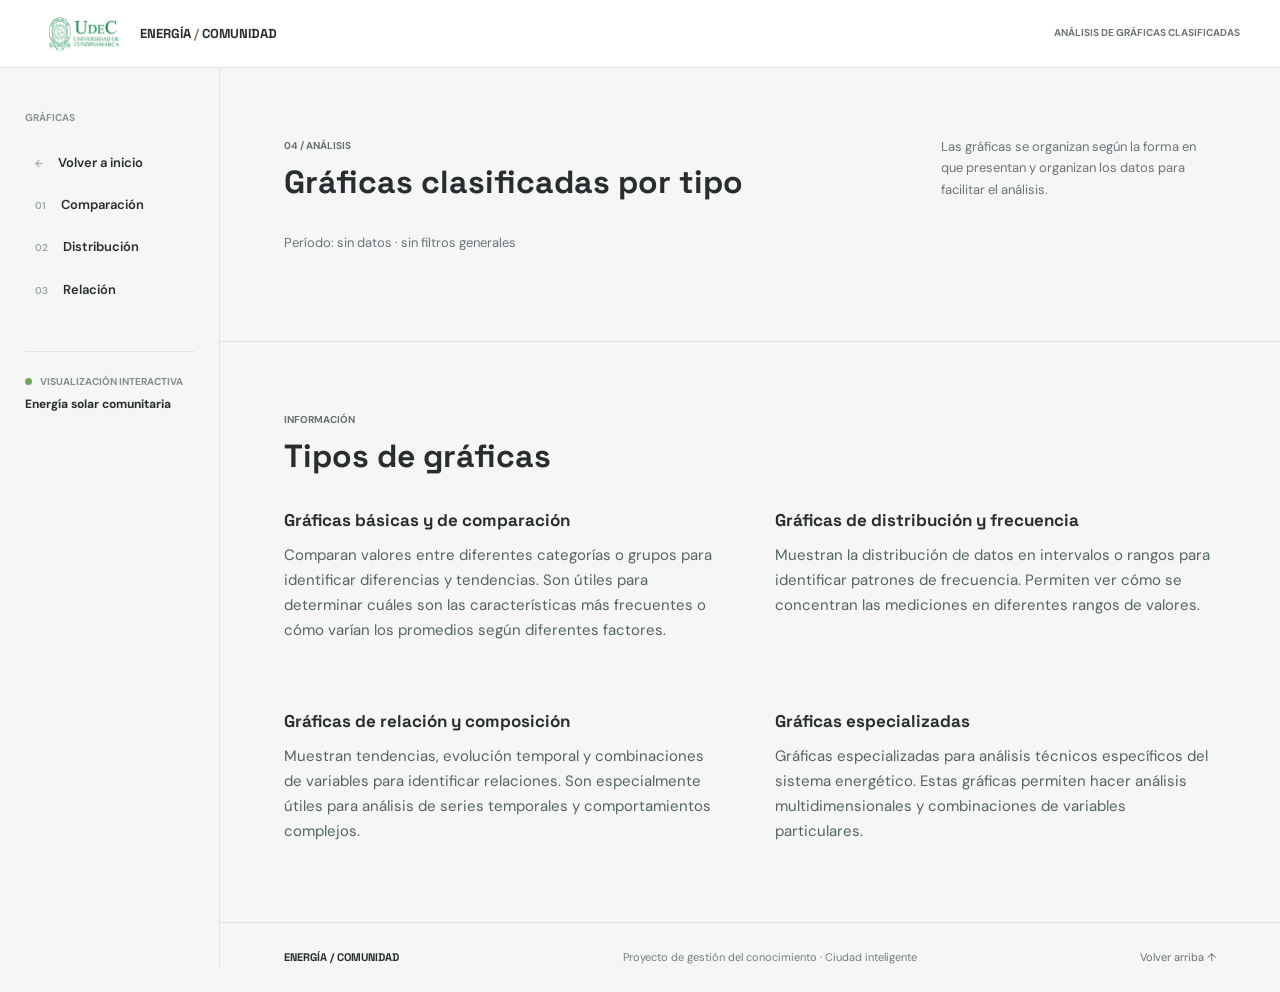
==== graficas-clasificadas.html @ 9332244d "feat: Implementar sistema de clasificación de gráficas en 4 categorías - Crear chart-classification." ====
<!doctype html>
<html lang="es">
<head>
  <meta charset="utf-8">
  <meta name="viewport" content="width=device-width, initial-scale=1">
  <meta name="description" content="Análisis de gráficas del proyecto de energía solar comunitaria clasificadas por tipo.">
  <title>Gráficas Clasificadas | Energía sostenible</title>
  <link rel="preconnect" href="https://fonts.googleapis.com">
  <link rel="preconnect" href="https://fonts.gstatic.com" crossorigin>
  <link href="https://fonts.googleapis.com/css2?family=DM+Sans:wght@400;500;600;700&family=Space+Grotesk:wght@400;500;600;700&display=swap" rel="stylesheet">
  <link rel="stylesheet" href="styles.css">
  <script src="data.js" defer></script>
  <script src="chart-aggregates.js" defer></script>
  <script src="graficas.js" defer></script>
</head>
<body>
  <a class="skip-link" href="#contenido">Saltar al contenido</a>
  <header class="topbar">
    <a class="brand" href="index.html" aria-label="Energía para el pueblo, inicio"><img class="brand-mark" src="Logo.png" alt=""><span>ENERGÍA <span class="brand-light">/</span> COMUNIDAD</span></a>
    <span class="topbar-tag">ANÁLISIS DE GRÁFICAS CLASIFICADAS</span>
  </header>
  <div class="layout" id="inicio">
    <aside class="sidebar" aria-label="Navegación del proyecto">
      <p class="sidebar-label">GRÁFICAS</p>
      <nav>
        <a href="index.html"><span>←</span> Volver a inicio</a>
        <a href="#comparacion"><span>01</span> Comparación</a>
        <a href="#distribucion"><span>02</span> Distribución</a>
        <a href="#relacion"><span>03</span> Relación</a>
      </nav>
      <div class="sidebar-note"><span class="status-dot"></span> VISUALIZACIÓN INTERACTIVA<br><strong>Energía solar comunitaria</strong></div>
    </aside>
    <main id="contenido">
      <section class="section" id="graficas-principales">
        <div class="section-heading">
          <div>
            <span class="section-number">04 / ANÁLISIS</span>
            <h2>Gráficas clasificadas por tipo</h2>
          </div>
          <p>Las gráficas se organizan según la forma en que presentan y organizan los datos para facilitar el análisis.</p>
        </div>
        
        <div id="exploration-status" role="status" style="padding: 12px; background: #e6f0dc; border-radius: 4px; border-left: 3px solid #176d52; margin-bottom: 24px; display: none;">
          Cargando gráficas...
        </div>

        <p id="exploration-period" style="color: #6b7479; font-size: 13px; margin-bottom: 24px;">
          Período: sin datos · sin filtros generales
        </p>

        <div id="exploration-content" hidden>
          <div class="exploration-filter">
            <label for="grafico-mes">Filtrar por mes (gráfica combinada):</label>
            <select id="grafico-mes" aria-label="Seleccione el mes para la gráfica combinada"></select>
          </div>

          <!-- Sección de gráficas clasificadas -->
          <div id="exploration-charts" aria-label="Gráficas clasificadas por tipo"></div>

          <!-- Gráfica combinada interactiva -->
          <div class="chart-category" id="combined-section" style="margin-top: 48px; padding-top: 32px; border-top: 2px solid var(--ink);">
            <div class="category-header">
              <h3>Gráficas especializadas</h3>
              <p>Gráficas especializadas para análisis técnicos específicos del sistema energético</p>
            </div>
            <div id="combined-chart" class="exploration-charts"></div>
          </div>
        </div>
      </section>

      <section class="section" id="informacion-tipos">
        <div class="section-heading">
          <div>
            <span class="section-number">INFORMACIÓN</span>
            <h2>Tipos de gráficas</h2>
          </div>
        </div>
        
        <div class="content-grid">
          <article>
            <h3>Gráficas básicas y de comparación</h3>
            <p>Comparan valores entre diferentes categorías o grupos para identificar diferencias y tendencias. Son útiles para determinar cuáles son las características más frecuentes o cómo varían los promedios según diferentes factores.</p>
          </article>
          <article>
            <h3>Gráficas de distribución y frecuencia</h3>
            <p>Muestran la distribución de datos en intervalos o rangos para identificar patrones de frecuencia. Permiten ver cómo se concentran las mediciones en diferentes rangos de valores.</p>
          </article>
          <article>
            <h3>Gráficas de relación y composición</h3>
            <p>Muestran tendencias, evolución temporal y combinaciones de variables para identificar relaciones. Son especialmente útiles para análisis de series temporales y comportamientos complejos.</p>
          </article>
          <article>
            <h3>Gráficas especializadas</h3>
            <p>Gráficas especializadas para análisis técnicos específicos del sistema energético. Estas gráficas permiten hacer análisis multidimensionales y combinaciones de variables particulares.</p>
          </article>
        </div>
      </section>

      <footer>
        <span>ENERGÍA / COMUNIDAD</span>
        <span>Proyecto de gestión del conocimiento · Ciudad inteligente</span>
        <a href="#inicio">Volver arriba ↑</a>
      </footer>
    </main>
  </div>
</body>
</html>
---- styles.css ----
*{box-sizing:border-box}html{scroll-behavior:smooth;scroll-padding-top:80px}body{margin:0;color:var(--ink);background:var(--paper);font-family:var(--body);font-size:15px;line-height:1.65}a{color:inherit}.skip-link{position:absolute;left:8px;top:-60px;z-index:10;background:#fff;padding:8px}.skip-link:focus{top:8px}.topbar{height:68px;display:flex;align-items:center;justify-content:space-between;padding:0 40px;background:var(--ink);color:#fff}.brand{text-decoration:none;display:flex;align-items:center;gap:12px;font-family:var(--display);font-size:13px;font-weight:700;letter-spacing:0}.brand-mark{color:var(--lime);font-size:29px;line-height:1}.brand-light{color:var(--lime)}.topbar-tag,.sidebar-label,.sidebar-note,.section-number,.eyebrow,.intro-meta span,.fact-strip span,.dashboard-foot{font-size:10px;font-weight:700;letter-spacing:0}.topbar-tag{color:#b8c8be}.layout{display:grid;grid-template-columns:220px minmax(0,1fr);max-width:1600px;margin:auto}.sidebar{padding:42px 25px;border-right:1px solid var(--line);position:sticky;top:0;height:100vh}.sidebar-label{color:#89998f;margin:0 0 16px}.sidebar nav{display:grid;gap:3px}.sidebar nav a{text-decoration:none;font-size:13px;font-weight:600;padding:9px 10px;border-radius:4px}.sidebar nav a:hover,.sidebar nav a:focus-visible{background:#e5ece2;color:var(--green)}.sidebar nav a span{color:#9baaa0;font-size:10px;margin-right:12px}.sidebar-note{border-top:1px solid var(--line);margin-top:42px;padding-top:20px;color:#809087;line-height:2}.sidebar-note strong{color:var(--ink);font-size:12px}.status-dot{display:inline-block;width:7px;height:7px;border-radius:50%;background:#79a557;margin-right:6px}.section{padding:64px clamp(24px,6%,90px);border-bottom:1px solid var(--line)}.intro{padding-top:76px;background:#e8f0e2}.eyebrow{display:flex;align-items:center;gap:10px;color:var(--green)}.eyebrow-line{width:29px;height:2px;background:var(--green)}h1,h2,h3,p{margin-top:0}h1,h2,h3{font-family:var(--display);letter-spacing:0}h1{font-size:60px;line-height:1.02;max-width:780px;margin:22px 0}.intro-copy{max-width:620px;font-size:17px;color:#4b6158}.intro-image{margin:28px 0 0;height:200px;position:relative;overflow:hidden}.intro-image img{width:100%;height:100%;object-fit:cover}.intro-image figcaption{position:absolute;bottom:0;right:0;background:#172a27;color:#fff;padding:3px 8px;font-size:10px}.intro-meta{display:grid;grid-template-columns:repeat(3,1fr);gap:20px;margin-top:32px}.intro-meta div,.fact-strip div{display:grid;gap:4px}.intro-meta span,.fact-strip span{color:#6b8073;text-transform:uppercase}.intro-meta strong,.fact-strip strong{font-size:13px}.section-heading{display:flex;justify-content:space-between;align-items:end;gap:30px;margin-bottom:32px}.section-heading h2{font-size:32px;line-height:1.1;margin:8px 0 0}.section-heading>p{max-width:275px;color:var(--muted);font-size:13px;margin:0}.section-number{color:var(--green)}h3{font-size:17px;margin-bottom:9px}p{color:#53665e}.content-grid{display:grid;grid-template-columns:1fr 1fr;gap:50px}.content-grid h3:not(:first-child){margin-top:30px}.pending{color:#936242;font-size:13px}.fact-strip{display:grid;grid-template-columns:repeat(5,1fr);gap:20px;padding:24px 0;border-top:1px solid var(--line);border-bottom:1px solid var(--line);margin:28px 0}.objective{border-left:3px solid var(--green);padding:3px 0 3px 20px;margin:32px 0}.objective p{font-family:var(--display);font-size:19px;line-height:1.4;color:var(--ink);max-width:780px;margin:8px 0 0}.objectives{padding-left:20px;color:#53665e}.steps{display:grid;grid-template-columns:repeat(3,1fr);gap:1px;background:var(--line);border:1px solid var(--line);margin-bottom:20px}.steps div{background:var(--paper);padding:22px;min-height:145px}.steps span,.data-grid article>span{display:block;color:var(--orange);font-family:var(--display);font-size:12px;font-weight:700;margin-bottom:14px}.steps strong{display:block;font-family:var(--display);font-size:15px}.steps p{font-size:13px;margin:6px 0 0}.data-grid{display:grid;grid-template-columns:repeat(4,1fr);gap:25px}.data-grid p{font-size:13px}.dashboard-section{background:#edf3e9}.dashboard-container{min-height:420px;background:#fff;border:1px solid #d5e0d3}.dashboard-placeholder{min-height:420px;display:flex;flex-direction:column;justify-content:center;align-items:center;text-align:center;padding:35px}.placeholder-icon{width:46px;height:46px;display:grid;place-items:center;background:#e6f0dc;color:var(--green);font-size:24px;margin-bottom:18px}.dashboard-placeholder h3{margin-bottom:6px}.dashboard-placeholder p{max-width:420px;margin-bottom:8px}.dashboard-placeholder>span{color:#8b9b90;font-size:12px}.dashboard-container iframe{display:block;width:100%;height:650px;border:0}.dashboard-foot{display:flex;justify-content:space-between;gap:15px;padding:14px 0;color:#6b8073}.knowledge-list details{border-top:1px solid var(--line)}.knowledge-list details:last-child{border-bottom:1px solid var(--line)}summary{list-style:none;display:flex;align-items:center;gap:20px;padding:20px 0;cursor:pointer}summary::-webkit-details-marker{display:none}.item-number{font-family:var(--display);color:var(--green);font-size:12px}.expand-icon{margin-left:auto;font-size:24px;font-weight:400;color:var(--green);line-height:1}details[open] .expand-icon{transform:rotate(45deg)}dl{margin:0}details dl{padding:0 0 25px 38px;display:grid;grid-template-columns:1fr 1fr;gap:14px 30px}dt{font-weight:700;font-size:12px;color:var(--green)}dd{margin:2px 0 0;color:#53665e;font-size:13px}.decision-grid{display:grid;grid-template-columns:1fr 1fr;gap:18px}.decision-grid article{border:1px solid var(--line);background:#fff;padding:26px}.decision-grid h3{margin:12px 0 20px}.decision-grid dl{display:grid;gap:12px}footer{display:flex;justify-content:space-between;gap:15px;flex-wrap:wrap;padding:25px clamp(24px,6%,90px);font-size:11px;color:#718177}footer span:first-child{font-family:var(--display);font-weight:700;color:var(--ink)}footer a{text-decoration:none;color:var(--green)}
@media(max-width:900px){.layout{grid-template-columns:1fr}.sidebar{position:static;height:auto;padding:12px 20px;border-right:0;border-bottom:1px solid var(--line);overflow-x:auto}.sidebar-label,.sidebar-note{display:none}.sidebar nav{display:flex;width:max-content}.sidebar nav a{white-space:nowrap}.topbar{padding:0 20px}.topbar-tag{display:none}.fact-strip{grid-template-columns:repeat(3,1fr)}.data-grid{grid-template-columns:repeat(2,1fr)}}
@media(max-width:600px){.section{padding:48px 22px}.intro{padding-top:55px}h1{font-size:40px}.intro-image{height:160px}.intro-meta{grid-template-columns:1fr;gap:12px}.section-heading{display:block}.section-heading h2{font-size:28px}.section-heading>p{margin-top:12px}.content-grid,.decision-grid{grid-template-columns:1fr;gap:18px}.fact-strip{grid-template-columns:1fr 1fr}.steps{grid-template-columns:1fr 1fr}.steps div{padding:16px;min-height:150px}.data-grid{gap:16px}.dashboard-container,.dashboard-placeholder{min-height:320px}.dashboard-container iframe{height:520px}.dashboard-foot{flex-direction:column;gap:3px}details dl{grid-template-columns:1fr;padding-left:28px}.topbar{height:60px}}
.metrics{display:grid;grid-template-columns:repeat(3,minmax(0,1fr));gap:1px;background:var(--line);border:1px solid var(--line);margin:20px 0}.metrics div{background:#fff;padding:20px;display:grid;gap:5px}.metrics strong{font-family:var(--display);font-size:24px;line-height:1.2;overflow-wrap:anywhere}.metrics span{color:var(--muted);font-size:12px}@media(max-width:600px){.metrics{grid-template-columns:repeat(2,minmax(0,1fr))}.metrics div{padding:14px}.metrics strong{font-size:20px}}
.charts{display:grid;grid-template-columns:repeat(2,minmax(0,1fr));gap:32px;margin:36px 0}.chart{margin:0;border-top:2px solid var(--ink);padding-top:18px;min-width:0}.chart figcaption h3{margin:7px 0 2px}.chart figcaption p,.chart-note{font-size:12px;color:var(--muted)}.bar-row{display:grid;grid-template-columns:84px minmax(0,1fr) 78px;align-items:center;gap:10px;margin:15px 0;font-size:12px}.bar-row strong{text-align:right;font-size:12px;white-space:nowrap}.bar-track{height:18px;background:#dce7dc}.bar-fill{height:100%}.generation{background:#176d52}.consumption{background:#ca6d39}.battery{background:#668f61}.battery-row{grid-template-columns:84px minmax(0,1fr) 78px}.chart-axis{display:flex;justify-content:space-between;padding:0 88px 0 94px;color:var(--muted);font-size:10px}.chart-note{margin-top:22px}@media(max-width:700px){.charts{grid-template-columns:1fr;gap:20px}}
.exploration-heading{display:flex;align-items:end;justify-content:space-between;gap:24px;border-top:1px solid var(--line);padding-top:30px;margin-top:35px}.exploration-heading h3{font-size:22px;margin:6px 0}.exploration-heading p{font-size:12px;margin:0}
.chart-category{margin:48px 0;padding-top:32px;border-top:2px solid var(--ink)}.chart-category:first-of-type{border-top:0;margin-top:24px;padding-top:0}.category-header{margin-bottom:28px}.category-header h3{font-size:20px;font-family:var(--display);color:var(--ink);margin:0 0 8px}.category-header p{font-size:13px;color:var(--muted);margin:0;max-width:620px}
.exploration-charts{display:grid;grid-template-columns:repeat(2,minmax(0,1fr));gap:32px;margin:24px 0}.exploration-chart{margin:0;min-width:0;border-top:2px solid var(--ink);padding-top:16px}.exploration-chart h3{margin:4px 0}.exploration-chart p{font-size:12px}.chart-canvas{position:relative;height:270px;min-width:0}.chart-data summary{padding:10px 0;font-size:12px;color:var(--green)}.chart-data table{border-collapse:collapse;width:100%;font-size:12px}.chart-data th,.chart-data td{text-align:left;padding:7px;border-bottom:1px solid var(--line);overflow-wrap:anywhere}.exploration-filter{display:flex;gap:12px;align-items:center;flex-wrap:wrap;margin-top:28px}.exploration-filter label{font-size:13px;font-weight:700}.exploration-filter select{font:inherit;color:var(--ink);background:#fff;border:1px solid #9db0a1;border-radius:4px;padding:8px;max-width:100%}@media(max-width:700px){.exploration-heading{display:block}.exploration-heading p{margin-top:8px}.exploration-charts{grid-template-columns:1fr;gap:20px}.chart-canvas{height:230px}.category-header{margin-bottom:20px}}
.chart-canvas canvas{max-width:100%}
.brand-mark{width:88px;height:42px;flex:none;object-fit:contain}
.powerbi-evidence img{display:block;width:100%;height:auto}
.comparison-row{display:grid;grid-template-columns:minmax(120px,1.3fr) minmax(0,2fr) minmax(105px,.9fr);align-items:center;gap:12px;margin:17px 0}.comparison-label{display:grid;gap:3px;min-width:0}.comparison-label strong{font-size:12px}.comparison-label span{font-size:11px;color:var(--muted)}.comparison-track{height:16px;background:#dce7dc;overflow:hidden}.comparison-fill{height:100%}.comparison-value{font-size:12px;text-align:right;overflow-wrap:anywhere}
@media(max-width:600px){.comparison-row{grid-template-columns:minmax(105px,1fr) minmax(0,1.1fr) minmax(85px,.85fr);gap:7px}.comparison-label strong,.comparison-value{font-size:11px}.comparison-label span{font-size:10px}}
.intro-image{position:relative}
:root{--ink:#282d30;--muted:#6b7479;--green:#66716f;--lime:#b39a6b;--paper:#f5f6f5;--line:#dfe3e2;--white:#fff;--orange:#a97659;--display:"Space Grotesk",sans-serif;--body:"DM Sans",sans-serif}
.topbar{background:var(--white);color:var(--ink);border-bottom:1px solid var(--line)}
.topbar-tag{color:var(--muted)}
.brand-light{color:#8f7953}
.intro.section{padding:46px clamp(24px,6%,90px) 38px;background:var(--paper);color:var(--ink);border-bottom:0}
.hero-topline{display:flex;align-items:center;justify-content:space-between;gap:20px;margin-bottom:18px}
.intro .eyebrow{color:#626d72}
.intro .eyebrow-line{background:var(--lime);width:38px}
.hero-edition{color:#687176;font-size:10px;font-weight:700}
.hero-edition span{color:var(--lime);padding:0 5px}
.intro-image{height:auto;aspect-ratio:1.88;margin:0;overflow:hidden;background:#29473b}
.intro-image>img:first-child{display:block;width:100%;height:100%;object-fit:cover;object-position:center 58%;filter:saturate(1.12)}
.hero-copy{position:absolute;left:34px;bottom:34px;z-index:1;max-width:67%;color:#fff;text-shadow:0 2px 20px rgba(0,0,0,.48)}
.hero-kicker{display:block;margin-bottom:11px;color:var(--lime);font-size:10px;font-weight:700}
.hero-copy h1{max-width:none;margin:0 0 13px;color:#fff;font-size:64px;line-height:.96}
.hero-copy h1 span{color:var(--lime)}
.hero-copy .intro-copy{max-width:440px;margin:0;color:#fff;font-size:15px;line-height:1.5}
.hero-stamp{position:absolute;top:22px;right:22px;display:grid;gap:2px;padding:10px 13px;border:1px solid rgba(255,255,255,.7);color:#fff;text-align:right;font-size:9px;font-weight:700}
.hero-stamp strong{color:var(--lime);font-family:var(--display);font-size:15px}
.intro-image figcaption{position:absolute;right:12px;bottom:10px;padding:3px 7px;background:rgba(23,42,39,.86);color:#fff;font-size:9px}
.intro-meta{gap:24px;margin-top:27px}
.intro-meta div{border-color:rgba(40,45,48,.18)}
.intro-meta span{color:var(--muted)}
.intro-meta strong{color:var(--ink)}
@media(max-width:600px){.brand-mark{width:70px;height:34px}.intro.section{padding:34px 18px 28px}.hero-topline{align-items:flex-start;margin-bottom:15px}.hero-edition{font-size:9px;text-align:right}.intro-image{aspect-ratio:.9}.intro-image>img:first-child{object-position:54% center}.hero-copy{left:18px;right:18px;bottom:30px;max-width:none}.hero-copy h1{font-size:43px}.hero-copy .intro-copy{max-width:310px;font-size:13px}.hero-stamp{top:13px;right:13px;padding:8px 10px}.intro-image figcaption{right:8px;bottom:8px}.intro-meta{grid-template-columns:repeat(2,minmax(0,1fr));gap:15px 18px;margin-top:20px}.intro-meta div:last-child{grid-column:1/-1}}
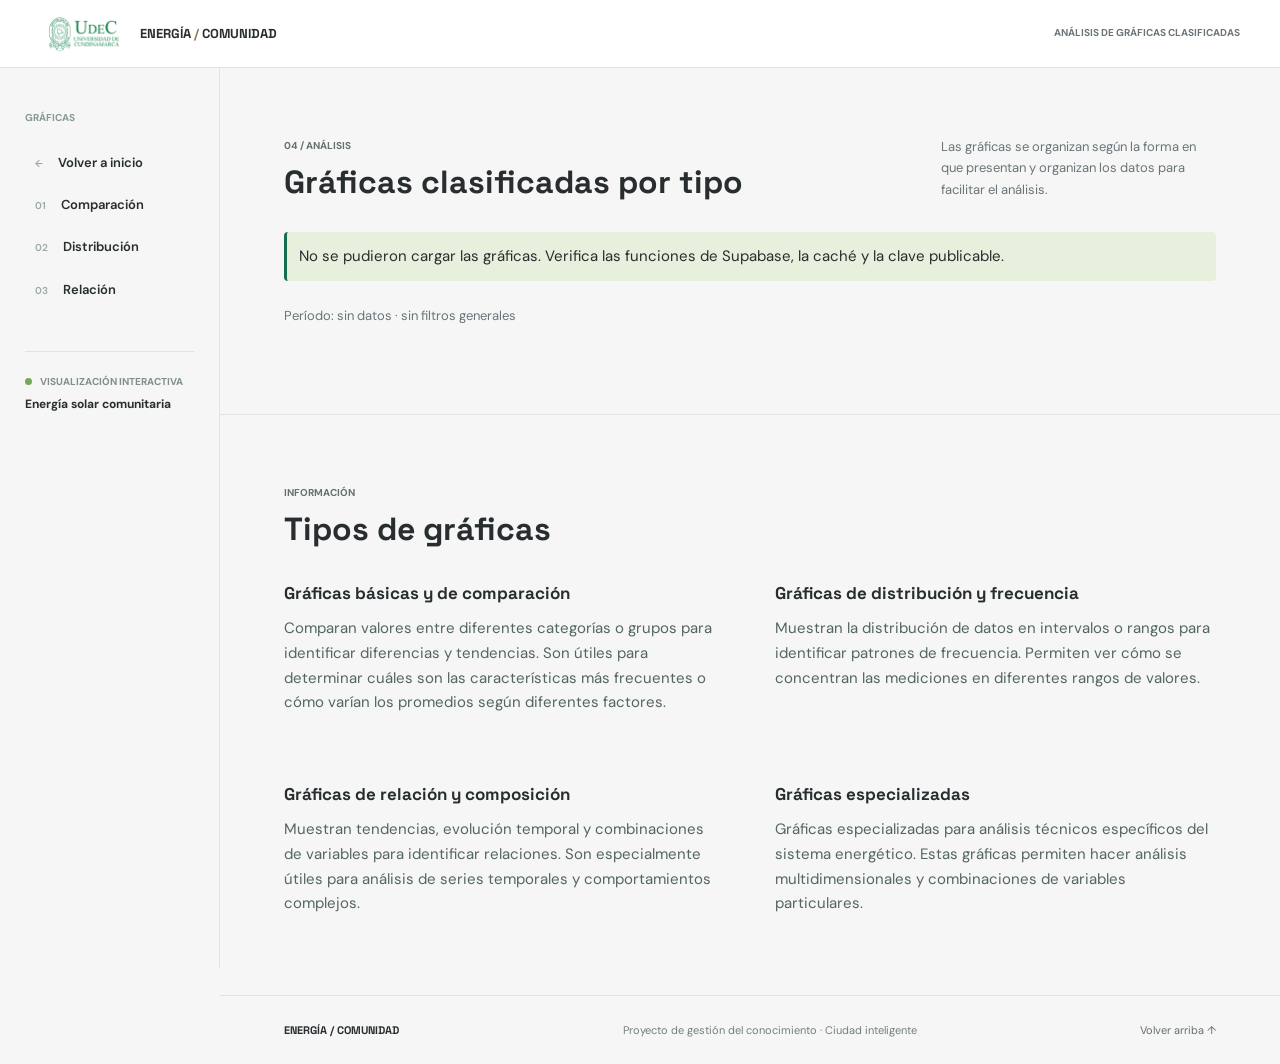
==== commit fc899ac4: "Actualiza la documentación y mejora la estructura del proyecto - Modifica el README.md para reflejar" ====
--- a/graficas-clasificadas.html
+++ b/graficas-clasificadas.html
@@ -40,7 +40,7 @@
           <p>Las gráficas se organizan según la forma en que presentan y organizan los datos para facilitar el análisis.</p>
         </div>
         
-        <div id="exploration-status" role="status" style="padding: 12px; background: #e6f0dc; border-radius: 4px; border-left: 3px solid #176d52; margin-bottom: 24px; display: none;">
+        <div id="exploration-status" role="status" style="padding: 12px; background: #e6f0dc; border-radius: 4px; border-left: 3px solid #176d52; margin-bottom: 24px;">
           Cargando gráficas...
         </div>
 
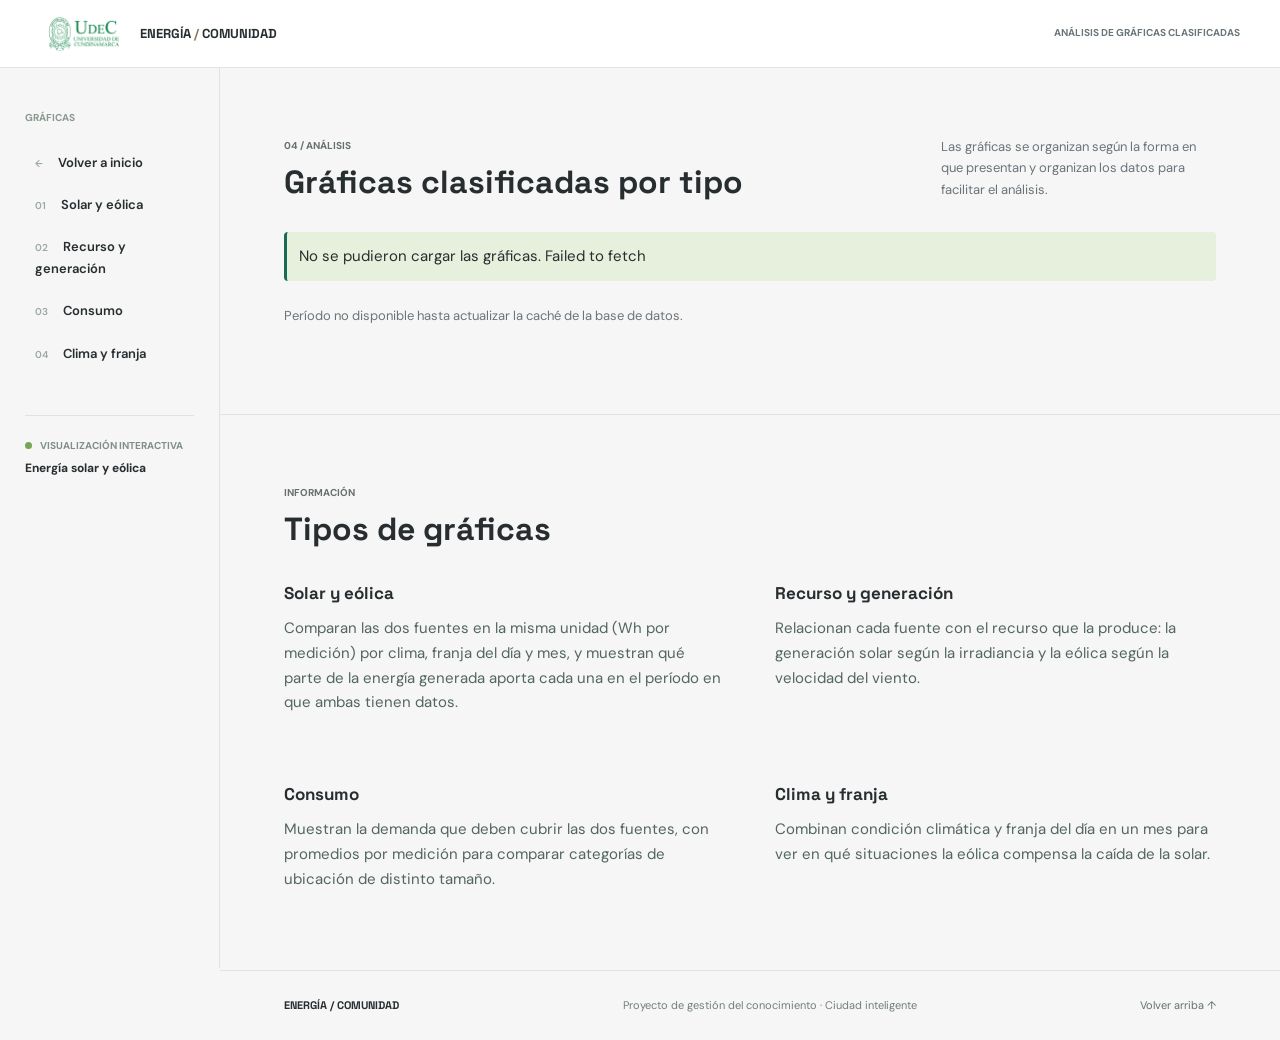
==== commit 597ca249: "Energia Eolíca" ====
--- a/graficas-clasificadas.html
+++ b/graficas-clasificadas.html
@@ -24,11 +24,12 @@
       <p class="sidebar-label">GRÁFICAS</p>
       <nav>
         <a href="index.html"><span>←</span> Volver a inicio</a>
-        <a href="#comparacion"><span>01</span> Comparación</a>
-        <a href="#distribucion"><span>02</span> Distribución</a>
-        <a href="#relacion"><span>03</span> Relación</a>
+        <a href="#categoria-complementariedad"><span>01</span> Solar y eólica</a>
+        <a href="#categoria-recurso"><span>02</span> Recurso y generación</a>
+        <a href="#categoria-consumo"><span>03</span> Consumo</a>
+        <a href="#combined-section"><span>04</span> Clima y franja</a>
       </nav>
-      <div class="sidebar-note"><span class="status-dot"></span> VISUALIZACIÓN INTERACTIVA<br><strong>Energía solar comunitaria</strong></div>
+      <div class="sidebar-note"><span class="status-dot"></span> VISUALIZACIÓN INTERACTIVA<br><strong>Energía solar y eólica</strong></div>
     </aside>
     <main id="contenido">
       <section class="section" id="graficas-principales">
@@ -50,7 +51,7 @@
 
         <div id="exploration-content" hidden>
           <div class="exploration-filter">
-            <label for="grafico-mes">Filtrar por mes (gráfica combinada):</label>
+            <label for="grafico-mes">Mes de la comparación por clima y franja:</label>
             <select id="grafico-mes" aria-label="Seleccione el mes para la gráfica combinada"></select>
           </div>
 
@@ -60,8 +61,8 @@
           <!-- Gráfica combinada interactiva -->
           <div class="chart-category" id="combined-section" style="margin-top: 48px; padding-top: 32px; border-top: 2px solid var(--ink);">
             <div class="category-header">
-              <h3>Gráficas especializadas</h3>
-              <p>Gráficas especializadas para análisis técnicos específicos del sistema energético</p>
+              <h3>Energía por clima y franja</h3>
+              <p>Generación solar, generación eólica y consumo promedio para el mes seleccionado.</p>
             </div>
             <div id="combined-chart" class="exploration-charts"></div>
           </div>
@@ -78,20 +79,20 @@
         
         <div class="content-grid">
           <article>
-            <h3>Gráficas básicas y de comparación</h3>
-            <p>Comparan valores entre diferentes categorías o grupos para identificar diferencias y tendencias. Son útiles para determinar cuáles son las características más frecuentes o cómo varían los promedios según diferentes factores.</p>
+            <h3>Solar y eólica</h3>
+            <p>Comparan las dos fuentes en la misma unidad (Wh por medición) por clima, franja del día y mes, y muestran qué parte de la energía generada aporta cada una en el período en que ambas tienen datos.</p>
           </article>
           <article>
-            <h3>Gráficas de distribución y frecuencia</h3>
-            <p>Muestran la distribución de datos en intervalos o rangos para identificar patrones de frecuencia. Permiten ver cómo se concentran las mediciones en diferentes rangos de valores.</p>
+            <h3>Recurso y generación</h3>
+            <p>Relacionan cada fuente con el recurso que la produce: la generación solar según la irradiancia y la eólica según la velocidad del viento.</p>
           </article>
           <article>
-            <h3>Gráficas de relación y composición</h3>
-            <p>Muestran tendencias, evolución temporal y combinaciones de variables para identificar relaciones. Son especialmente útiles para análisis de series temporales y comportamientos complejos.</p>
+            <h3>Consumo</h3>
+            <p>Muestran la demanda que deben cubrir las dos fuentes, con promedios por medición para comparar categorías de ubicación de distinto tamaño.</p>
           </article>
           <article>
-            <h3>Gráficas especializadas</h3>
-            <p>Gráficas especializadas para análisis técnicos específicos del sistema energético. Estas gráficas permiten hacer análisis multidimensionales y combinaciones de variables particulares.</p>
+            <h3>Clima y franja</h3>
+            <p>Combinan condición climática y franja del día en un mes para ver en qué situaciones la eólica compensa la caída de la solar.</p>
           </article>
         </div>
       </section>
--- a/styles.css
+++ b/styles.css
@@ -5,13 +5,22 @@
 .charts{display:grid;grid-template-columns:repeat(2,minmax(0,1fr));gap:32px;margin:36px 0}.chart{margin:0;border-top:2px solid var(--ink);padding-top:18px;min-width:0}.chart figcaption h3{margin:7px 0 2px}.chart figcaption p,.chart-note{font-size:12px;color:var(--muted)}.bar-row{display:grid;grid-template-columns:84px minmax(0,1fr) 78px;align-items:center;gap:10px;margin:15px 0;font-size:12px}.bar-row strong{text-align:right;font-size:12px;white-space:nowrap}.bar-track{height:18px;background:#dce7dc}.bar-fill{height:100%}.generation{background:#176d52}.consumption{background:#ca6d39}.battery{background:#668f61}.battery-row{grid-template-columns:84px minmax(0,1fr) 78px}.chart-axis{display:flex;justify-content:space-between;padding:0 88px 0 94px;color:var(--muted);font-size:10px}.chart-note{margin-top:22px}@media(max-width:700px){.charts{grid-template-columns:1fr;gap:20px}}
 .exploration-heading{display:flex;align-items:end;justify-content:space-between;gap:24px;border-top:1px solid var(--line);padding-top:30px;margin-top:35px}.exploration-heading h3{font-size:22px;margin:6px 0}.exploration-heading p{font-size:12px;margin:0}
 .chart-category{margin:48px 0;padding-top:32px;border-top:2px solid var(--ink)}.chart-category:first-of-type{border-top:0;margin-top:24px;padding-top:0}.category-header{margin-bottom:28px}.category-header h3{font-size:20px;font-family:var(--display);color:var(--ink);margin:0 0 8px}.category-header p{font-size:13px;color:var(--muted);margin:0;max-width:620px}
-.exploration-charts{display:grid;grid-template-columns:repeat(2,minmax(0,1fr));gap:32px;margin:24px 0}.exploration-chart{margin:0;min-width:0;border-top:2px solid var(--ink);padding-top:16px}.exploration-chart h3{margin:4px 0}.exploration-chart p{font-size:12px}.chart-canvas{position:relative;height:270px;min-width:0}.chart-data summary{padding:10px 0;font-size:12px;color:var(--green)}.chart-data table{border-collapse:collapse;width:100%;font-size:12px}.chart-data th,.chart-data td{text-align:left;padding:7px;border-bottom:1px solid var(--line);overflow-wrap:anywhere}.exploration-filter{display:flex;gap:12px;align-items:center;flex-wrap:wrap;margin-top:28px}.exploration-filter label{font-size:13px;font-weight:700}.exploration-filter select{font:inherit;color:var(--ink);background:#fff;border:1px solid #9db0a1;border-radius:4px;padding:8px;max-width:100%}@media(max-width:700px){.exploration-heading{display:block}.exploration-heading p{margin-top:8px}.exploration-charts{grid-template-columns:1fr;gap:20px}.chart-canvas{height:230px}.category-header{margin-bottom:20px}}
+.exploration-charts{display:grid;grid-template-columns:repeat(2,minmax(0,1fr));gap:32px;margin:24px 0}.exploration-chart{margin:0;min-width:0;border-top:2px solid var(--ink);padding-top:16px}.exploration-chart h3{margin:4px 0}.exploration-chart p{font-size:12px}.chart-canvas{position:relative;height:270px;min-width:0}.chart-data summary{padding:10px 0;font-size:12px;color:var(--green)}.chart-data-scroll{overflow-x:auto}.chart-data table{border-collapse:collapse;width:100%;font-size:12px}.chart-data th,.chart-data td{text-align:left;padding:7px;border-bottom:1px solid var(--line);overflow-wrap:anywhere}.exploration-filter{display:flex;gap:12px;align-items:center;flex-wrap:wrap;margin-top:28px}.exploration-filter label{font-size:13px;font-weight:700}.exploration-filter select{font:inherit;color:var(--ink);background:#fff;border:1px solid #9db0a1;border-radius:4px;padding:8px;max-width:100%}@media(max-width:700px){.exploration-heading{display:block}.exploration-heading p{margin-top:8px}.exploration-charts{grid-template-columns:1fr;gap:20px}.chart-canvas{height:230px}.category-header{margin-bottom:20px}}
 .chart-canvas canvas{max-width:100%}
 .brand-mark{width:88px;height:42px;flex:none;object-fit:contain}
 .powerbi-evidence img{display:block;width:100%;height:auto}
 .comparison-row{display:grid;grid-template-columns:minmax(120px,1.3fr) minmax(0,2fr) minmax(105px,.9fr);align-items:center;gap:12px;margin:17px 0}.comparison-label{display:grid;gap:3px;min-width:0}.comparison-label strong{font-size:12px}.comparison-label span{font-size:11px;color:var(--muted)}.comparison-track{height:16px;background:#dce7dc;overflow:hidden}.comparison-fill{height:100%}.comparison-value{font-size:12px;text-align:right;overflow-wrap:anywhere}
 @media(max-width:600px){.comparison-row{grid-template-columns:minmax(105px,1fr) minmax(0,1.1fr) minmax(85px,.85fr);gap:7px}.comparison-label strong,.comparison-value{font-size:11px}.comparison-label span{font-size:10px}}
 .intro-image{position:relative}
+.featured-charts-section{margin:32px 0}
+.featured-charts-grid{display:grid;grid-template-columns:minmax(0,1fr);gap:32px;margin:24px 0}
+.featured-metrics{display:grid;grid-template-columns:1fr 1fr 1fr;gap:16px;margin:16px 0;padding:16px;background:#f0f7f4;border-radius:8px}
+.metric-item{display:grid;gap:3px;text-align:center;padding:12px}
+.metric-label{display:block;font-size:11px;font-weight:700;color:#6b8073;text-transform:uppercase;letter-spacing:0.5px}
+.metric-value{display:block;font-family:var(--display);font-size:28px;font-weight:700;color:var(--ink);line-height:1.1;overflow-wrap:anywhere}
+.metric-unit{display:block;font-size:10px;color:#9baaa0;margin-top:2px}
+@media(max-width:900px){.featured-metrics{grid-template-columns:1fr 1fr}}
+@media(max-width:700px){.featured-charts-grid{grid-template-columns:1fr;gap:20px}.featured-metrics{grid-template-columns:1fr}}
 :root{--ink:#282d30;--muted:#6b7479;--green:#66716f;--lime:#b39a6b;--paper:#f5f6f5;--line:#dfe3e2;--white:#fff;--orange:#a97659;--display:"Space Grotesk",sans-serif;--body:"DM Sans",sans-serif}
 .topbar{background:var(--white);color:var(--ink);border-bottom:1px solid var(--line)}
 .topbar-tag{color:var(--muted)}
@@ -36,4 +45,18 @@
 .intro-meta div{border-color:rgba(40,45,48,.18)}
 .intro-meta span{color:var(--muted)}
 .intro-meta strong{color:var(--ink)}
-@media(max-width:600px){.brand-mark{width:70px;height:34px}.intro.section{padding:34px 18px 28px}.hero-topline{align-items:flex-start;margin-bottom:15px}.hero-edition{font-size:9px;text-align:right}.intro-image{aspect-ratio:.9}.intro-image>img:first-child{object-position:54% center}.hero-copy{left:18px;right:18px;bottom:30px;max-width:none}.hero-copy h1{font-size:43px}.hero-copy .intro-copy{max-width:310px;font-size:13px}.hero-stamp{top:13px;right:13px;padding:8px 10px}.intro-image figcaption{right:8px;bottom:8px}.intro-meta{grid-template-columns:repeat(2,minmax(0,1fr));gap:15px 18px;margin-top:20px}.intro-meta div:last-child{grid-column:1/-1}}+@media(max-width:600px){.brand-mark{width:70px;height:34px}.intro.section{padding:34px 18px 28px}.hero-topline{align-items:flex-start;margin-bottom:15px}.hero-edition{font-size:9px;text-align:right}.intro-image{aspect-ratio:.9}.intro-image>img:first-child{object-position:54% center}.hero-copy{left:18px;right:18px;bottom:30px;max-width:none}.hero-copy h1{font-size:43px}.hero-copy .intro-copy{max-width:310px;font-size:13px}.hero-stamp{top:13px;right:13px;padding:8px 10px}.intro-image figcaption{right:8px;bottom:8px}.intro-meta{grid-template-columns:repeat(2,minmax(0,1fr));gap:15px 18px;margin-top:20px}.intro-meta div:last-child{grid-column:1/-1}}
+.exploration-chart{background:#fff;border:1px solid #dfe7df;border-top:4px solid var(--chart-accent,var(--green));border-radius:12px;padding:20px;box-shadow:0 8px 24px rgba(34,55,43,.06);transition:transform .2s ease,box-shadow .2s ease}
+.exploration-chart:hover{transform:translateY(-3px);box-shadow:0 14px 30px rgba(34,55,43,.12)}
+.exploration-chart figcaption{min-height:84px}
+@media(prefers-reduced-motion:reduce){.exploration-chart{transition:none}.exploration-chart:hover{transform:none}}
+.data-table{width:100%;border-collapse:collapse;margin:16px 0;font-size:13px}
+.data-table tr{border-bottom:1px solid var(--line)}
+.data-table td{padding:12px 16px;text-align:left}
+.data-table tr:nth-child(odd){background:#fafbfa}
+.data-table strong{color:var(--ink);font-weight:700}
+.data-table code{background:#f0f2f1;padding:2px 6px;border-radius:3px;font-family:monospace;color:#4a5a52}
+section#datos ul{padding-left:20px;color:#53665e}
+section#datos li{margin-bottom:8px;line-height:1.7}
+section#datos code{background:#f0f2f1;padding:2px 6px;border-radius:3px;font-family:monospace;color:#4a5a52;font-size:12px}
+section#datos strong{color:var(--ink);font-weight:700}
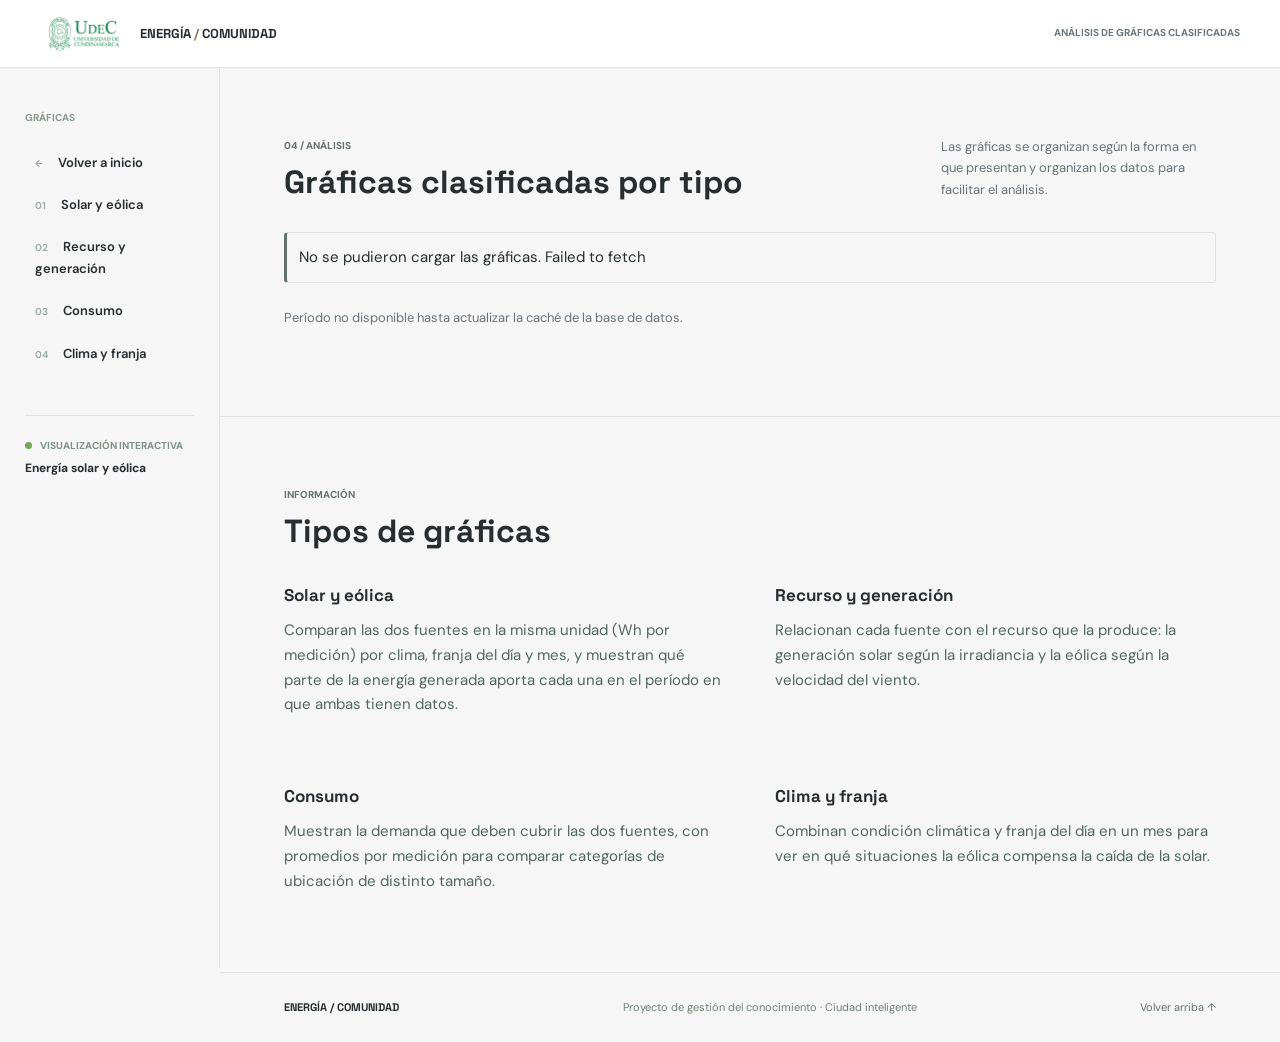
==== commit 3cd7abc2: "Corregir textos, accesibilidad y estilos de la página - Aclarar la tabla de comparativos del ETL (ag" ====
--- a/graficas-clasificadas.html
+++ b/graficas-clasificadas.html
@@ -16,7 +16,7 @@
 <body>
   <a class="skip-link" href="#contenido">Saltar al contenido</a>
   <header class="topbar">
-    <a class="brand" href="index.html" aria-label="Energía para el pueblo, inicio"><img class="brand-mark" src="Logo.png" alt=""><span>ENERGÍA <span class="brand-light">/</span> COMUNIDAD</span></a>
+    <a class="brand" href="index.html" aria-label="Energía / Comunidad, inicio"><img class="brand-mark" src="Logo.png" alt=""><span>ENERGÍA <span class="brand-light">/</span> COMUNIDAD</span></a>
     <span class="topbar-tag">ANÁLISIS DE GRÁFICAS CLASIFICADAS</span>
   </header>
   <div class="layout" id="inicio">
@@ -41,28 +41,28 @@
           <p>Las gráficas se organizan según la forma en que presentan y organizan los datos para facilitar el análisis.</p>
         </div>
         
-        <div id="exploration-status" role="status" style="padding: 12px; background: #e6f0dc; border-radius: 4px; border-left: 3px solid #176d52; margin-bottom: 24px;">
+        <div id="exploration-status" class="status-box" role="status">
           Cargando gráficas...
         </div>
 
-        <p id="exploration-period" style="color: #6b7479; font-size: 13px; margin-bottom: 24px;">
+        <p id="exploration-period" class="period-note">
           Período: sin datos · sin filtros generales
         </p>
 
         <div id="exploration-content" hidden>
           <div class="exploration-filter">
-            <label for="grafico-mes">Mes de la comparación por clima y franja:</label>
-            <select id="grafico-mes" aria-label="Seleccione el mes para la gráfica combinada"></select>
+            <label for="grafico-mes">Mes de las gráficas:</label>
+            <select id="grafico-mes" aria-label="Seleccione el mes que filtran las gráficas"></select>
           </div>
 
           <!-- Sección de gráficas clasificadas -->
           <div id="exploration-charts" aria-label="Gráficas clasificadas por tipo"></div>
 
           <!-- Gráfica combinada interactiva -->
-          <div class="chart-category" id="combined-section" style="margin-top: 48px; padding-top: 32px; border-top: 2px solid var(--ink);">
+          <div class="chart-category chart-category--combined" id="combined-section">
             <div class="category-header">
               <h3>Energía por clima y franja</h3>
-              <p>Generación solar, generación eólica y consumo promedio para el mes seleccionado.</p>
+              <p>Generación solar, generación eólica y consumo promedio para el mes seleccionado (o todo el período).</p>
             </div>
             <div id="combined-chart" class="exploration-charts"></div>
           </div>
--- a/styles.css
+++ b/styles.css
@@ -6,6 +6,7 @@
 .exploration-heading{display:flex;align-items:end;justify-content:space-between;gap:24px;border-top:1px solid var(--line);padding-top:30px;margin-top:35px}.exploration-heading h3{font-size:22px;margin:6px 0}.exploration-heading p{font-size:12px;margin:0}
 .chart-category{margin:48px 0;padding-top:32px;border-top:2px solid var(--ink)}.chart-category:first-of-type{border-top:0;margin-top:24px;padding-top:0}.category-header{margin-bottom:28px}.category-header h3{font-size:20px;font-family:var(--display);color:var(--ink);margin:0 0 8px}.category-header p{font-size:13px;color:var(--muted);margin:0;max-width:620px}
 .exploration-charts{display:grid;grid-template-columns:repeat(2,minmax(0,1fr));gap:32px;margin:24px 0}.exploration-chart{margin:0;min-width:0;border-top:2px solid var(--ink);padding-top:16px}.exploration-chart h3{margin:4px 0}.exploration-chart p{font-size:12px}.chart-canvas{position:relative;height:270px;min-width:0}.chart-data summary{padding:10px 0;font-size:12px;color:var(--green)}.chart-data-scroll{overflow-x:auto}.chart-data table{border-collapse:collapse;width:100%;font-size:12px}.chart-data th,.chart-data td{text-align:left;padding:7px;border-bottom:1px solid var(--line);overflow-wrap:anywhere}.exploration-filter{display:flex;gap:12px;align-items:center;flex-wrap:wrap;margin-top:28px}.exploration-filter label{font-size:13px;font-weight:700}.exploration-filter select{font:inherit;color:var(--ink);background:#fff;border:1px solid #9db0a1;border-radius:4px;padding:8px;max-width:100%}@media(max-width:700px){.exploration-heading{display:block}.exploration-heading p{margin-top:8px}.exploration-charts{grid-template-columns:1fr;gap:20px}.chart-canvas{height:230px}.category-header{margin-bottom:20px}}
+.exploration-filter__note{font-size:12px;color:var(--muted);margin:8px 0 0;overflow-wrap:anywhere}
 .chart-canvas canvas{max-width:100%}
 .brand-mark{width:88px;height:42px;flex:none;object-fit:contain}
 .powerbi-evidence img{display:block;width:100%;height:auto}
@@ -53,10 +54,81 @@
 .data-table{width:100%;border-collapse:collapse;margin:16px 0;font-size:13px}
 .data-table tr{border-bottom:1px solid var(--line)}
 .data-table td{padding:12px 16px;text-align:left}
-.data-table tr:nth-child(odd){background:#fafbfa}
+.data-table tbody tr:nth-child(odd){background:#fafbfa}
 .data-table strong{color:var(--ink);font-weight:700}
 .data-table code{background:#f0f2f1;padding:2px 6px;border-radius:3px;font-family:monospace;color:#4a5a52}
 section#datos ul{padding-left:20px;color:#53665e}
 section#datos li{margin-bottom:8px;line-height:1.7}
 section#datos code{background:#f0f2f1;padding:2px 6px;border-radius:3px;font-family:monospace;color:#4a5a52;font-size:12px}
-section#datos strong{color:var(--ink);font-weight:700}+section#datos strong{color:var(--ink);font-weight:700}/* Gráficas: tarjetas sobrias, conclusión destacada y marcas finas */
+.chart-category{margin:40px 0 8px}
+.category-header{display:grid;gap:4px;max-width:760px}
+.category-header h3{margin:0;font-family:var(--display);font-size:20px}
+.category-header p{margin:0;color:var(--muted);font-size:13px}
+.exploration-chart{border:1px solid #e3e8e5;border-top:1px solid #e3e8e5;border-radius:14px;padding:22px 22px 14px;box-shadow:0 1px 2px rgba(34,55,43,.04),0 8px 24px rgba(34,55,43,.05);transition:box-shadow .2s ease}
+.exploration-chart:hover{transform:none;box-shadow:0 1px 2px rgba(34,55,43,.05),0 14px 32px rgba(34,55,43,.09)}
+.exploration-chart--wide{grid-column:1/-1}
+.exploration-chart figcaption{min-height:0;display:grid;gap:6px;margin-bottom:14px}
+.exploration-chart h3{margin:0;font-family:var(--display);font-size:17px;line-height:1.3;color:var(--ink)}
+.exploration-chart figcaption p{margin:0;font-size:12.5px;line-height:1.5;color:var(--muted)}
+.exploration-chart figcaption .chart-insight{margin-top:4px;padding:9px 12px;border-left:3px solid var(--ink);border-radius:0 6px 6px 0;background:#f4f6f5;color:var(--ink);font-size:13px;font-weight:500}
+.chart-canvas{height:290px}
+.chart-canvas--tall{height:360px}
+.chart-data{margin-top:8px;border-top:1px solid #edf0ee}
+.chart-data summary{cursor:pointer;color:var(--muted);font-weight:600}
+.chart-data th{color:var(--muted);font-weight:600;font-size:11px;text-transform:uppercase;letter-spacing:.3px}
+.chart-data td{font-variant-numeric:tabular-nums}
+.share-bar{display:flex;gap:2px;height:28px;margin:30px 0 18px}
+.share-bar__part{display:flex;align-items:center;min-width:0;padding-left:10px;border-radius:4px;color:#fff;font-size:12px;font-weight:600;white-space:nowrap}
+.share-legend{display:grid;gap:10px;margin:0 0 18px;padding:0;list-style:none}
+.share-legend li{display:flex;align-items:center;gap:8px;font-size:13px;color:var(--ink)}
+.share-legend li span:last-child{margin-left:auto;color:var(--muted);font-variant-numeric:tabular-nums}
+.share-legend__swatch{width:10px;height:10px;border-radius:3px;flex:none}
+.featured-metrics{grid-template-columns:1.3fr 1fr 1fr;gap:12px;padding:0;background:none;border-radius:0;margin:0 0 4px}
+.featured-metrics .metric-item{text-align:left;padding:18px 20px;background:#fff;border:1px solid #e3e8e5;border-radius:14px}
+.featured-metrics .metric-item--hero{background:var(--ink);border-color:var(--ink)}
+.featured-metrics .metric-item--hero .metric-label,.featured-metrics .metric-item--hero .metric-unit{color:#c9d0cc}
+.featured-metrics .metric-item--hero .metric-value{color:#fff;font-size:44px}
+.metric-label{display:flex;align-items:center;gap:6px;color:var(--muted);letter-spacing:.4px}
+.metric-key{width:10px;height:10px;border-radius:3px;flex:none}
+.metric-unit{font-size:11px;color:var(--muted)}
+@media(max-width:900px){.featured-metrics{grid-template-columns:1fr 1fr}.featured-metrics .metric-item--hero{grid-column:1/-1}}
+@media(max-width:700px){.featured-metrics{grid-template-columns:1fr}.chart-canvas{height:260px}.chart-canvas--tall{height:300px}.exploration-chart{padding:18px 16px 12px}}
+@media(prefers-reduced-motion:reduce){.exploration-chart{transition:none}}
+.coverage{display:grid;gap:10px;margin:4px 0 18px;padding-top:16px;border-top:1px solid #edf0ee}
+.coverage__title{margin:0 0 2px;font-size:11px;font-weight:600;text-transform:uppercase;letter-spacing:.4px;color:var(--muted)}
+.coverage__row{display:grid;grid-template-columns:minmax(90px,auto) minmax(0,1fr) 64px;align-items:center;gap:12px;font-size:13px}
+.coverage__label{color:var(--ink)}
+.coverage__track{height:8px;border-radius:999px;overflow:hidden}
+.coverage__fill{height:100%;border-radius:999px}
+.coverage__value{text-align:right;color:var(--muted);font-variant-numeric:tabular-nums}
+
+/* Maqueta 3D del módulo de energía renovable */
+.maqueta-figure{margin:28px 0 32px;border:1px solid var(--line);background:#fff;padding:18px}
+.maqueta-head{display:flex;justify-content:space-between;align-items:end;gap:16px;margin-bottom:12px}
+.maqueta-head h3{margin:6px 0 0}
+.maqueta-btn{font:inherit;font-size:12px;font-weight:600;border:1px solid var(--line);background:var(--paper);color:var(--ink);padding:7px 14px;border-radius:999px;cursor:pointer}
+.maqueta-btn:hover,.maqueta-btn:focus-visible{border-color:var(--green);color:var(--green)}
+.maqueta-stage{position:relative;aspect-ratio:16/9;width:100%;overflow:hidden;background:#dcd8d0;transition:background .3s}
+.maqueta-stage canvas{display:block;width:100%;height:100%;touch-action:pan-y;cursor:grab}
+.maqueta-fase{position:absolute;top:12px;left:12px;z-index:1;font-size:12px;font-weight:700;padding:5px 12px;border-radius:999px;background:rgba(255,255,255,.85);color:#22231f;pointer-events:none;font-variant-numeric:tabular-nums}
+.maqueta-fase[data-fase="tarde"]{background:rgba(255,214,170,.9);color:#5a2e0e}
+.maqueta-fase[data-fase="noche"]{background:rgba(20,26,40,.85);color:#dfe6ff}
+.maqueta-hint{position:absolute;right:12px;bottom:14px;z-index:1;font-size:11px;padding:3px 10px;border-radius:999px;background:rgba(255,255,255,.7);color:#3d3b35;pointer-events:none}
+.maqueta-progreso{position:absolute;left:0;right:0;bottom:0;height:3px;background:rgba(0,0,0,.12);z-index:1}
+.maqueta-progreso span{display:block;height:100%;width:0;background:var(--green)}
+.maqueta-nogl{position:absolute;inset:0;display:grid;place-items:center;padding:20px;text-align:center;color:#333}
+.maqueta-figure figcaption{font-size:12.5px;color:var(--muted);margin-top:10px}
+@media (max-width:720px){.maqueta-stage{aspect-ratio:4/3}}
+
+/* Franja de identificación: columnas que se ajustan a la cantidad de datos */
+.fact-strip{grid-template-columns:repeat(auto-fit,minmax(170px,1fr))}
+@media(max-width:600px){.fact-strip{grid-template-columns:1fr 1fr}}
+
+/* Encabezados reales de las tablas de datos */
+.data-table th{padding:12px 16px;text-align:left;color:var(--ink);font-weight:700;border-bottom:2px solid var(--line)}
+
+/* Estados y notas de la página de gráficas clasificadas */
+.status-box{padding:12px;margin-bottom:24px;background:var(--paper);border:1px solid var(--line);border-left:3px solid var(--green);border-radius:4px;color:var(--ink)}
+.period-note{color:var(--muted);font-size:13px;margin-bottom:24px}
+.chart-category--combined{margin-top:48px;padding-top:32px;border-top:2px solid var(--ink)}
